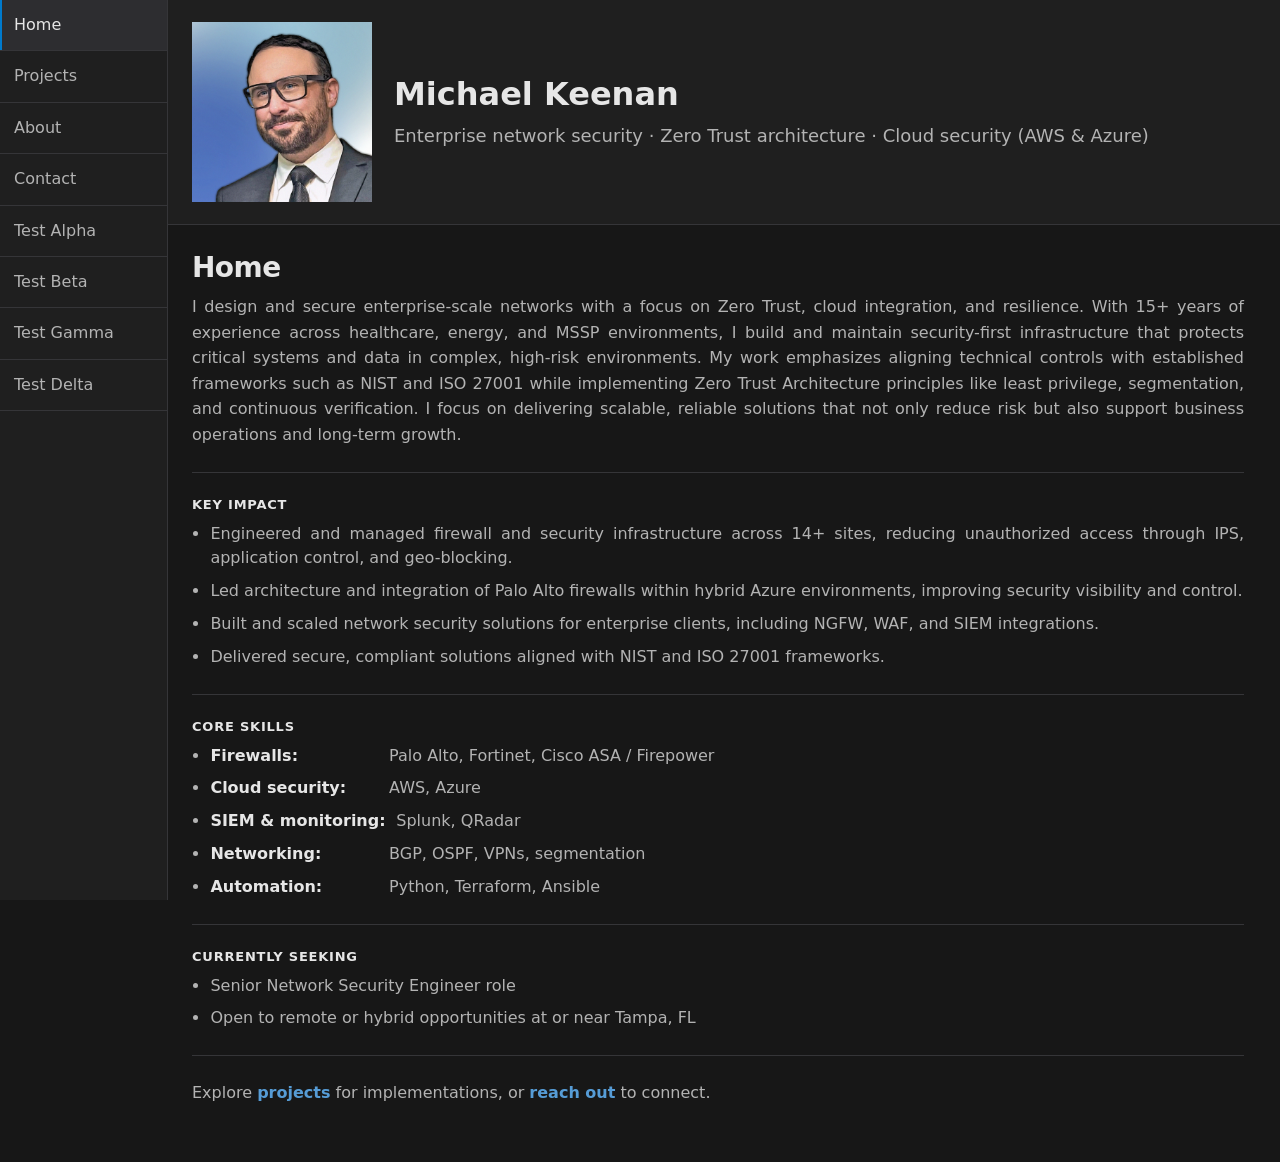
==== index.html @ 4c07b7a3 "Initial website commit" ====
<!doctype html>
<html lang="en">
  <head>
    <meta charset="UTF-8" />
    <meta name="viewport" content="width=device-width, initial-scale=1.0" />
    <title>Michael Keenan</title>
    <link rel="stylesheet" href="./styles.css" />
  </head>
  <body>
    <div class="app">
      <aside class="sidebar" aria-label="Primary navigation">
        <div class="sidebar__nav-wrap">
          <button
            type="button"
            class="sidebar-nav__pager sidebar-nav__pager--prev"
            data-nav-prev
            aria-label="Previous menu items"
            hidden>
            &lt;
          </button>
          <nav class="sidebar__nav" id="site-nav">
            <a class="sidebar__link sidebar__link--active" href="./index.html">Home</a>
            <a class="sidebar__link" href="./projects.html">Projects</a>
            <a class="sidebar__link" href="./about.html">About</a>
            <a class="sidebar__link" href="./contact.html">Contact</a>
            <a class="sidebar__link" href="./test-alpha.html">Test Alpha</a>
            <a class="sidebar__link" href="./test-beta.html">Test Beta</a>
            <a class="sidebar__link" href="./test-gamma.html">Test Gamma</a>
            <a class="sidebar__link" href="./test-delta.html">Test Delta</a>
          </nav>
          <button
            type="button"
            class="sidebar-nav__pager sidebar-nav__pager--next"
            data-nav-next
            aria-label="Next menu items"
            hidden>
            &gt;
          </button>
        </div>
      </aside>

      <div class="main">
        <header class="banner" role="banner">
          <div class="banner__inner banner__inner--with-photo">
            <div class="banner__media">
              <img
                class="banner__photo"
                src="./media/profile_picture.png"
                alt="Michael Keenan"
              />
            </div>
            <div class="banner__text">
              <div class="banner__title">Michael Keenan</div>
              <p class="banner__subtitle">
                Enterprise network security · Zero Trust architecture · Cloud security (AWS &amp; Azure)
              </p>
            </div>
          </div>
        </header>

        <main class="content" id="main">
          <section class="section" aria-labelledby="home-heading">
            <h1 id="home-heading">Home</h1>
            <p class="content__intro">
              I design and secure enterprise-scale networks with a focus on Zero Trust, cloud integration,
              and resilience. With 15+&nbsp;years of experience across healthcare, energy, and MSSP
              environments, I build and maintain security-first infrastructure that protects critical
              systems and data in complex, high-risk environments. My work emphasizes aligning technical
              controls with established frameworks such as NIST and ISO 27001 while implementing Zero
              Trust Architecture principles like least privilege, segmentation, and continuous verification.
              I focus on delivering scalable, reliable solutions that not only reduce risk but also support
              business operations and long-term growth.
            </p>
          </section>

          <section class="section" aria-labelledby="impact-heading">
            <h2 id="impact-heading">Key impact</h2>
            <ul class="content-list">
              <li>
                Engineered and managed firewall and security infrastructure across 14+ sites, reducing
                unauthorized access through IPS, application control, and geo-blocking.
              </li>
              <li>
                Led architecture and integration of Palo Alto firewalls within hybrid Azure environments,
                improving security visibility and control.
              </li>
              <li>
                Built and scaled network security solutions for enterprise clients, including NGFW, WAF,
                and SIEM integrations.
              </li>
              <li>
                Delivered secure, compliant solutions aligned with NIST and ISO 27001 frameworks.
              </li>
            </ul>
          </section>

          <section class="section" aria-labelledby="skills-heading">
            <h2 id="skills-heading">Core skills</h2>
            <ul class="content-list content-list--skills">
              <li><span class="content-list__label">Firewalls</span> Palo Alto, Fortinet, Cisco ASA / Firepower</li>
              <li><span class="content-list__label">Cloud security</span> AWS, Azure</li>
              <li><span class="content-list__label">SIEM &amp; monitoring</span> Splunk, QRadar</li>
              <li><span class="content-list__label">Networking</span> BGP, OSPF, VPNs, segmentation</li>
              <li><span class="content-list__label">Automation</span> Python, Terraform, Ansible</li>
            </ul>
          </section>

          <section class="section" aria-labelledby="seeking-heading">
            <h2 id="seeking-heading">Currently seeking</h2>
            <ul class="content-list">
              <li>Senior Network Security Engineer role</li>
              <li>Open to remote or hybrid opportunities at or near Tampa, FL</li>
            </ul>
          </section>

          <section class="section section--footer">
            <p class="content__cta">
              Explore <a href="./projects.html">projects</a> for implementations, or
              <a href="./contact.html">reach out</a> to connect.
            </p>
          </section>
        </main>
      </div>
    </div>
    <script src="./nav-mobile.js" defer></script>
  </body>
</html>
---- styles.css ----
/* --------------------------------------------------------------------------
   Design tokens
   -------------------------------------------------------------------------- */
:root {
  color-scheme: dark;

  /* Visual Studio–style dark (step darker than default VS chrome) */
  --bg: #171717;
  --sidebar-bg: #1f1f1f;
  --banner-bg: #1f1f1f;
  --text: #e6e6e6;
  --muted: #b3b3b3;
  --border: #353538;
  --link: #569cd6;
  --link-hover: #79cdfe;
  --focus: #007acc;
  --list-hover: #252526;
  --list-active: #2d2d30;

  --sidebar-w: 168px;
  --sidebar-link-font-size: 16px;
  --sidebar-link-pad-y: 14px;
  --sidebar-link-pad-x: 14px;
  --radius: 12px;

  /* Vertical rhythm: space above each stacked main section (matches ~24px content gutter) */
  --section-stack-gap: 24px;

  /* Space between section body and the horizontal rule below it */
  --section-divider-pad: 24px;

  /* Prose alignment (headings reset to start below) */
  --prose-text-align: justify;
}

/* --------------------------------------------------------------------------
   Base
   -------------------------------------------------------------------------- */
* {
  box-sizing: border-box;
}

html,
body {
  height: 100%;
}

body {
  margin: 0;
  font-family: "Segoe UI", ui-sans-serif, system-ui, -apple-system, Roboto, Ubuntu, Cantarell,
    Noto Sans, Arial, "Apple Color Emoji", "Segoe UI Emoji";
  background-color: var(--bg);
  color: var(--text);
}

a {
  color: var(--link);
  text-decoration: none;
}

a:hover {
  color: var(--link-hover);
}

a:focus-visible,
button:focus-visible {
  outline: 2px solid var(--focus);
  outline-offset: 2px;
  border-radius: 8px;
}

code {
  font-family: Consolas, "Courier New", ui-monospace, monospace;
  font-size: 0.95em;
  padding: 0.15em 0.35em;
  border-radius: 3px;
  background-color: #323232;
  border: 1px solid #3d3d3d;
  color: #ce9178;
}

/* --------------------------------------------------------------------------
   App shell
   -------------------------------------------------------------------------- */
.app {
  min-height: 100%;
  display: flex;
  flex-direction: column;
}

.main {
  flex: 1;
  min-width: 0;
  display: flex;
  flex-direction: column;
}

/* --------------------------------------------------------------------------
   Sidebar & mobile pager
   -------------------------------------------------------------------------- */
.sidebar {
  width: auto;
  background-color: var(--sidebar-bg);
  border-right: 0;
  border-bottom: 0;
  padding: 0;
  position: relative;
  top: 0;
  height: auto;
}

.sidebar__nav-wrap {
  border-bottom: 1px solid var(--border);
}

.sidebar__nav {
  display: grid;
  gap: 0;
  border-bottom: 0;
  background-color: var(--sidebar-bg);
  grid-auto-flow: column;
  grid-auto-columns: 1fr;
  overflow-x: auto;
  scrollbar-width: none;
  flex: 1;
  min-width: 0;
  overflow-anchor: none;
}

.sidebar__nav::-webkit-scrollbar {
  display: none;
}

.sidebar-nav__pager {
  display: none;
  flex: 0 0 auto;
  align-items: center;
  justify-content: center;
  min-width: 2.75rem;
  padding: 0 0.35rem;
  margin: 0;
  border: 0;
  border-radius: 0;
  font-size: 1.35rem;
  font-weight: 600;
  line-height: 1;
  font-family: inherit;
  color: var(--text);
  background-color: var(--sidebar-bg);
  cursor: pointer;
}

.sidebar-nav__pager:hover {
  background-color: var(--list-hover);
  color: var(--text);
}

.sidebar-nav__pager:focus-visible {
  outline: 2px solid var(--focus);
  outline-offset: -2px;
}

.sidebar-nav__pager[hidden] {
  display: none !important;
}

.sidebar-nav__pager:disabled {
  opacity: 0.35;
  cursor: not-allowed;
  pointer-events: none;
}

.sidebar-nav__pager--prev {
  border-right: 1px solid var(--border);
}

.sidebar-nav__pager--next {
  border-left: 1px solid var(--border);
}

/* Every link keeps a bottom border, including the last (Contact), so separators match. */
.sidebar__link {
  display: block;
  width: 100%;
  padding: var(--sidebar-link-pad-y) var(--sidebar-link-pad-x);
  border-radius: 0;
  color: var(--muted);
  font-size: var(--sidebar-link-font-size);
  line-height: 1.4;
  border-bottom: 1px solid var(--border);
}

.sidebar__link:hover {
  background-color: var(--list-hover);
  color: var(--text);
}

.sidebar__link--active {
  background-color: var(--list-active);
  color: var(--text);
  box-shadow: inset 2px 0 0 var(--focus);
}

/* --------------------------------------------------------------------------
   Banner
   -------------------------------------------------------------------------- */
.banner {
  border-bottom: 1px solid var(--border);
  background-color: var(--banner-bg);
}

.banner__inner {
  padding: 22px 24px;
  max-width: 1100px;
}

.banner__inner--with-photo {
  display: grid;
  grid-template-columns: auto minmax(0, 1fr);
  align-items: center;
  column-gap: clamp(14px, 2.5vw, 22px);
  --banner-photo-max: clamp(7rem, min(26vw, 11.25rem), 13rem);
}

.banner__media {
  display: flex;
  align-items: center;
  justify-content: flex-start;
  min-width: 0;
}

.banner__photo {
  display: block;
  width: auto;
  height: auto;
  max-width: var(--banner-photo-max);
  max-height: var(--banner-photo-max);
  object-fit: contain;
}

.banner__text {
  min-width: 0;
}

.banner__title {
  font-size: 32px;
  font-weight: 650;
}

.banner__subtitle {
  margin: 10px 0 0;
  color: var(--muted);
  font-size: 18px;
  line-height: 1.45;
  max-width: 52rem;
  text-align: var(--prose-text-align);
}

/* --------------------------------------------------------------------------
   Main content & typography
   -------------------------------------------------------------------------- */
.content {
  padding: 26px 24px 56px;
  max-width: 1100px;
  text-align: var(--prose-text-align);
}

.section {
  scroll-margin-top: 84px;
  padding: 0;
  border-bottom: 1px solid var(--border);
}

.section:not(:last-child) {
  padding-bottom: var(--section-divider-pad);
}

.content > .section + .section {
  padding-top: var(--section-stack-gap);
}

.section:last-child {
  border-bottom: 0;
}

.content h1 {
  margin: 0 0 10px;
  font-size: 28px;
  letter-spacing: -0.02em;
  text-align: start;
}

.content h2 {
  margin: 0 0 10px;
  font-size: 13px;
  font-weight: 600;
  letter-spacing: 0.06em;
  text-transform: uppercase;
  color: var(--text);
  text-align: start;
}

.content p {
  margin: 0;
  color: var(--muted);
  line-height: 1.6;
}

.content__intro {
  margin-top: 4px;
  color: var(--text);
}

.content-list {
  margin: 0;
  padding-left: 1.15rem;
  color: var(--muted);
  line-height: 1.55;
}

.content-list li + li {
  margin-top: 8px;
}

.content-list--skills {
  list-style: disc;
  padding-left: 1.15rem;
}

.content-list__label {
  display: inline-block;
  min-width: 10.5rem;
  margin-right: 0.35rem;
  color: var(--text);
  font-weight: 600;
}

.content-list--skills .content-list__label::after {
  content: ":";
}

.section--footer {
  border-bottom: 0;
}

.section--footer .content__cta {
  margin: 0;
  color: var(--muted);
}

.content__cta a {
  font-weight: 600;
}

/* --------------------------------------------------------------------------
   Responsive
   -------------------------------------------------------------------------- */
@media (max-width: 560px) {
  .banner__inner--with-photo {
    grid-template-columns: 1fr;
    justify-items: center;
    row-gap: 14px;
  }

  .banner__media {
    justify-self: center;
    height: auto;
    max-height: none;
    justify-content: center;
  }

  .banner__photo {
    max-width: min(11rem, 72vw);
    max-height: min(11rem, 72vw);
    width: auto;
    height: auto;
    object-fit: contain;
  }

  .banner__text {
    justify-self: stretch;
    width: 100%;
  }

  .content-list__label {
    display: block;
    min-width: 0;
    margin: 0 0 2px;
  }
}

@media (max-width: 860px) {
  .sidebar__nav-wrap {
    display: flex;
    flex-direction: row;
    align-items: stretch;
  }

  .sidebar-nav__pager {
    display: flex;
  }

  .sidebar__nav {
    grid-auto-columns: max-content;
    overflow-x: hidden;
  }

  .sidebar .sidebar__link {
    width: auto;
    min-width: 7.5rem;
    border-bottom: 0;
    border-right: 1px solid var(--border);
  }

  .sidebar .sidebar__link:last-child {
    border-right: 0;
  }
}

@media (min-width: 861px) {
  .app {
    flex-direction: row;
  }

  .sidebar {
    width: var(--sidebar-w);
    height: 100vh;
    position: sticky;
    border-right: 1px solid var(--border);
    border-bottom: 0;
  }

  /* Unwrap so the nav stacks like before (no flex stretch to full sidebar height). */
  .sidebar__nav-wrap {
    display: contents;
    border-bottom: 0;
    height: auto;
  }

  .sidebar-nav__pager {
    display: none !important;
  }

  .sidebar .sidebar__nav {
    grid-auto-flow: row;
    grid-auto-columns: initial;
    overflow-x: visible;
    flex: none;
    min-height: 0;
    min-width: auto;
  }
}
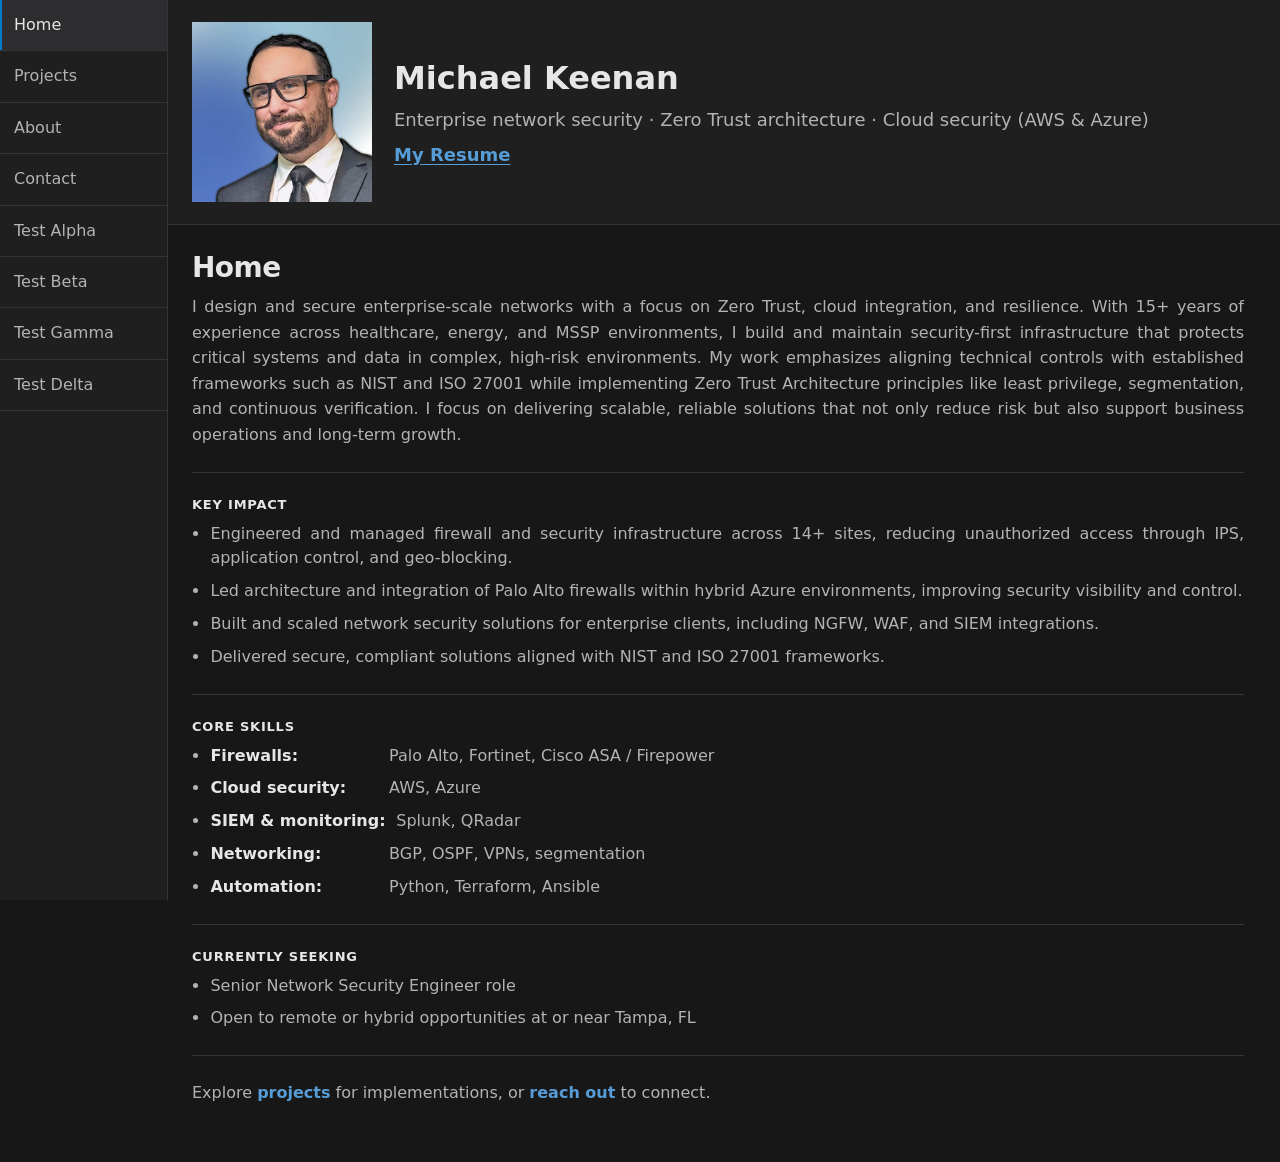
==== commit 2614f596: "update site pages and styles" ====
--- a/index.html
+++ b/index.html
@@ -53,6 +53,13 @@
               <div class="banner__title">Michael Keenan</div>
               <p class="banner__subtitle">
                 Enterprise network security · Zero Trust architecture · Cloud security (AWS &amp; Azure)
+              </p>
+              <p class="banner__resume">
+                <a
+                  class="banner__resume-link"
+                  href="./media/resume.pdf"
+                  download="Michael-Keenan-Resume.pdf"
+                  >My Resume</a>
               </p>
             </div>
           </div>
--- a/styles.css
+++ b/styles.css
@@ -256,6 +256,21 @@
   text-align: var(--prose-text-align);
 }
 
+.banner__resume {
+  margin: 10px 0 0;
+}
+
+.banner__resume-link {
+  font-size: 18px;
+  font-weight: 600;
+  text-decoration: underline;
+  text-underline-offset: 3px;
+}
+
+.banner__resume-link:hover {
+  text-decoration-thickness: 2px;
+}
+
 /* --------------------------------------------------------------------------
    Main content & typography
    -------------------------------------------------------------------------- */
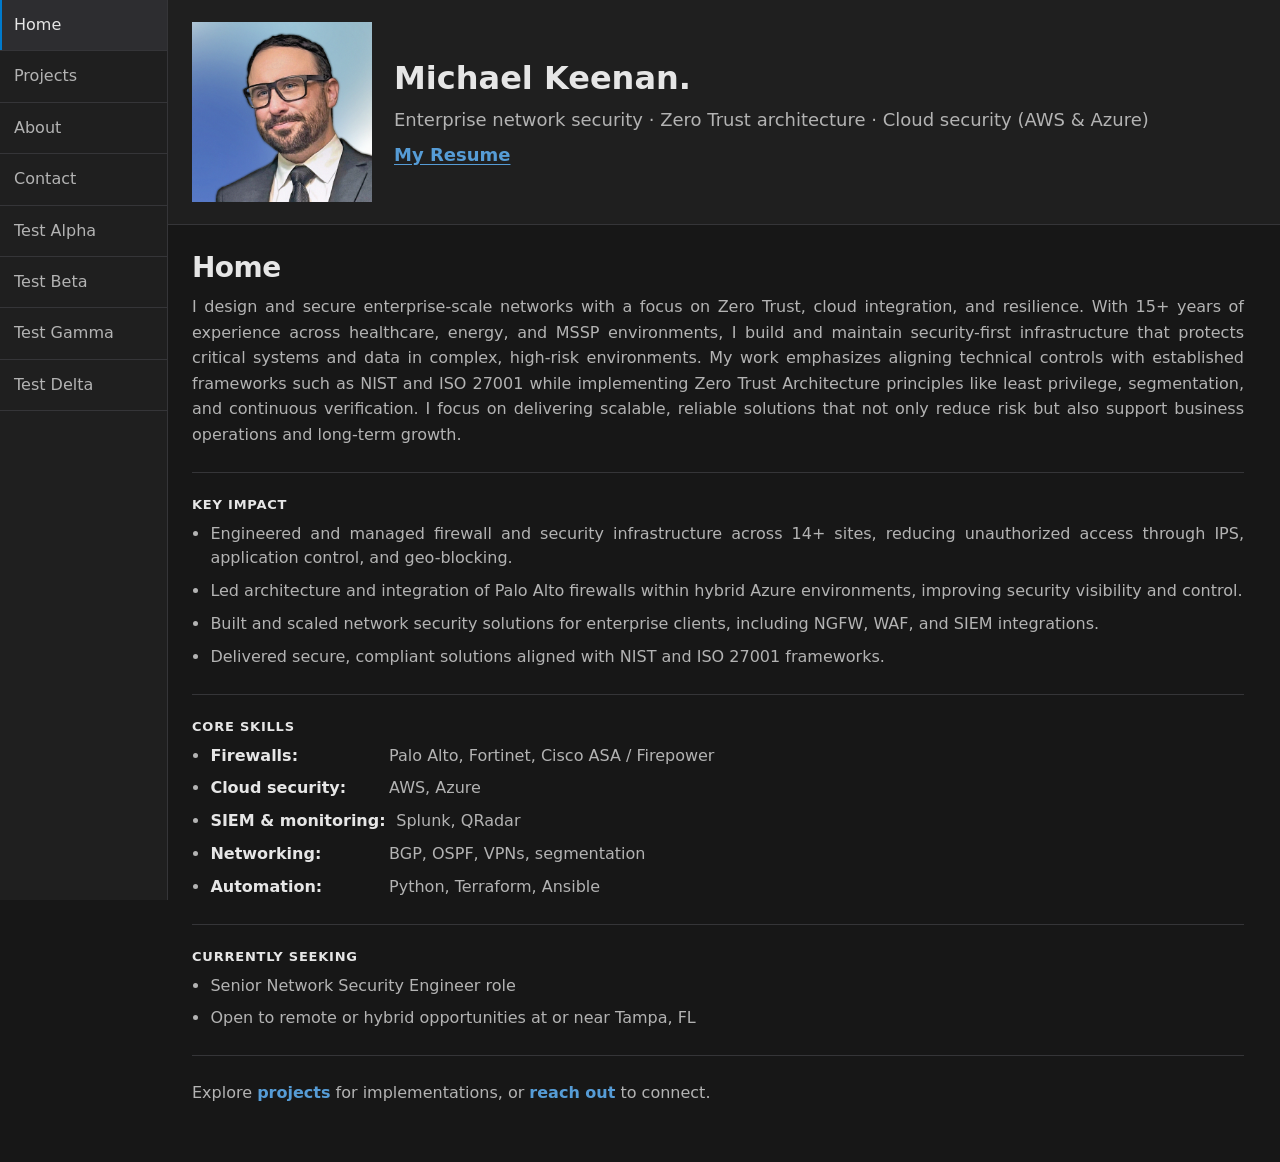
==== commit 5da34ffc: "test commit" ====
--- a/index.html
+++ b/index.html
@@ -50,14 +50,14 @@
               />
             </div>
             <div class="banner__text">
-              <div class="banner__title">Michael Keenan</div>
+              <div class="banner__title">Michael Keenan.</div>
               <p class="banner__subtitle">
                 Enterprise network security · Zero Trust architecture · Cloud security (AWS &amp; Azure)
               </p>
               <p class="banner__resume">
                 <a
                   class="banner__resume-link"
-                  href="./media/resume.pdf"
+                  href="./media/Michael-Keenan-Resume.pdf"
                   download="Michael-Keenan-Resume.pdf"
                   >My Resume</a>
               </p>
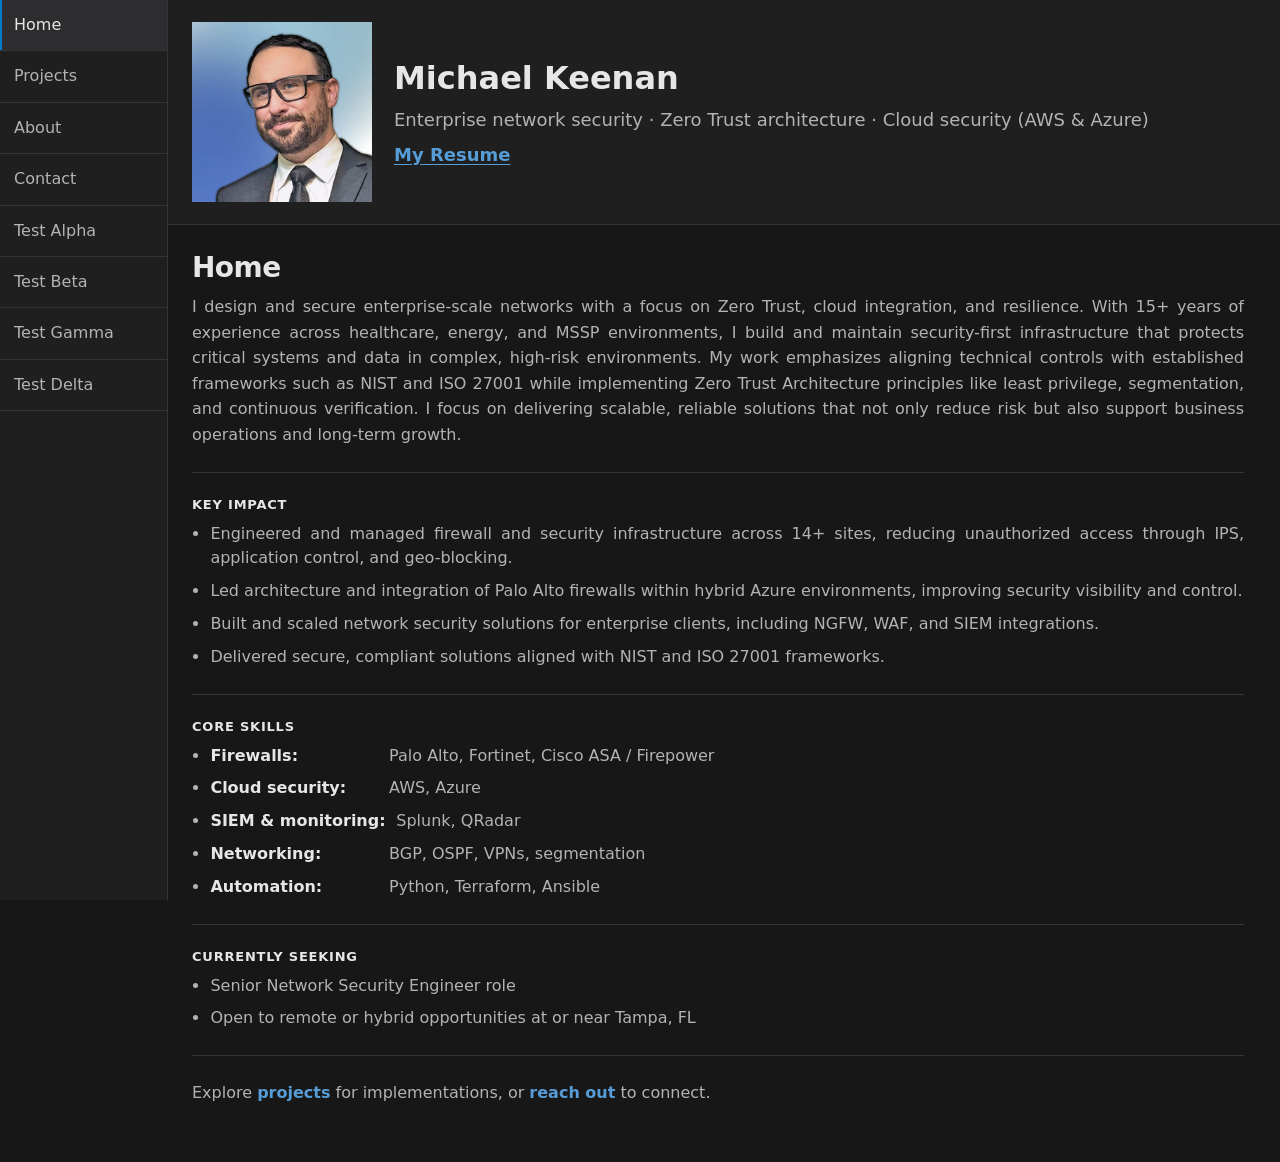
==== commit 6eaddd33: "Another test change" ====
--- a/index.html
+++ b/index.html
@@ -50,7 +50,7 @@
               />
             </div>
             <div class="banner__text">
-              <div class="banner__title">Michael Keenan.</div>
+              <div class="banner__title">Michael Keenan</div>
               <p class="banner__subtitle">
                 Enterprise network security · Zero Trust architecture · Cloud security (AWS &amp; Azure)
               </p>
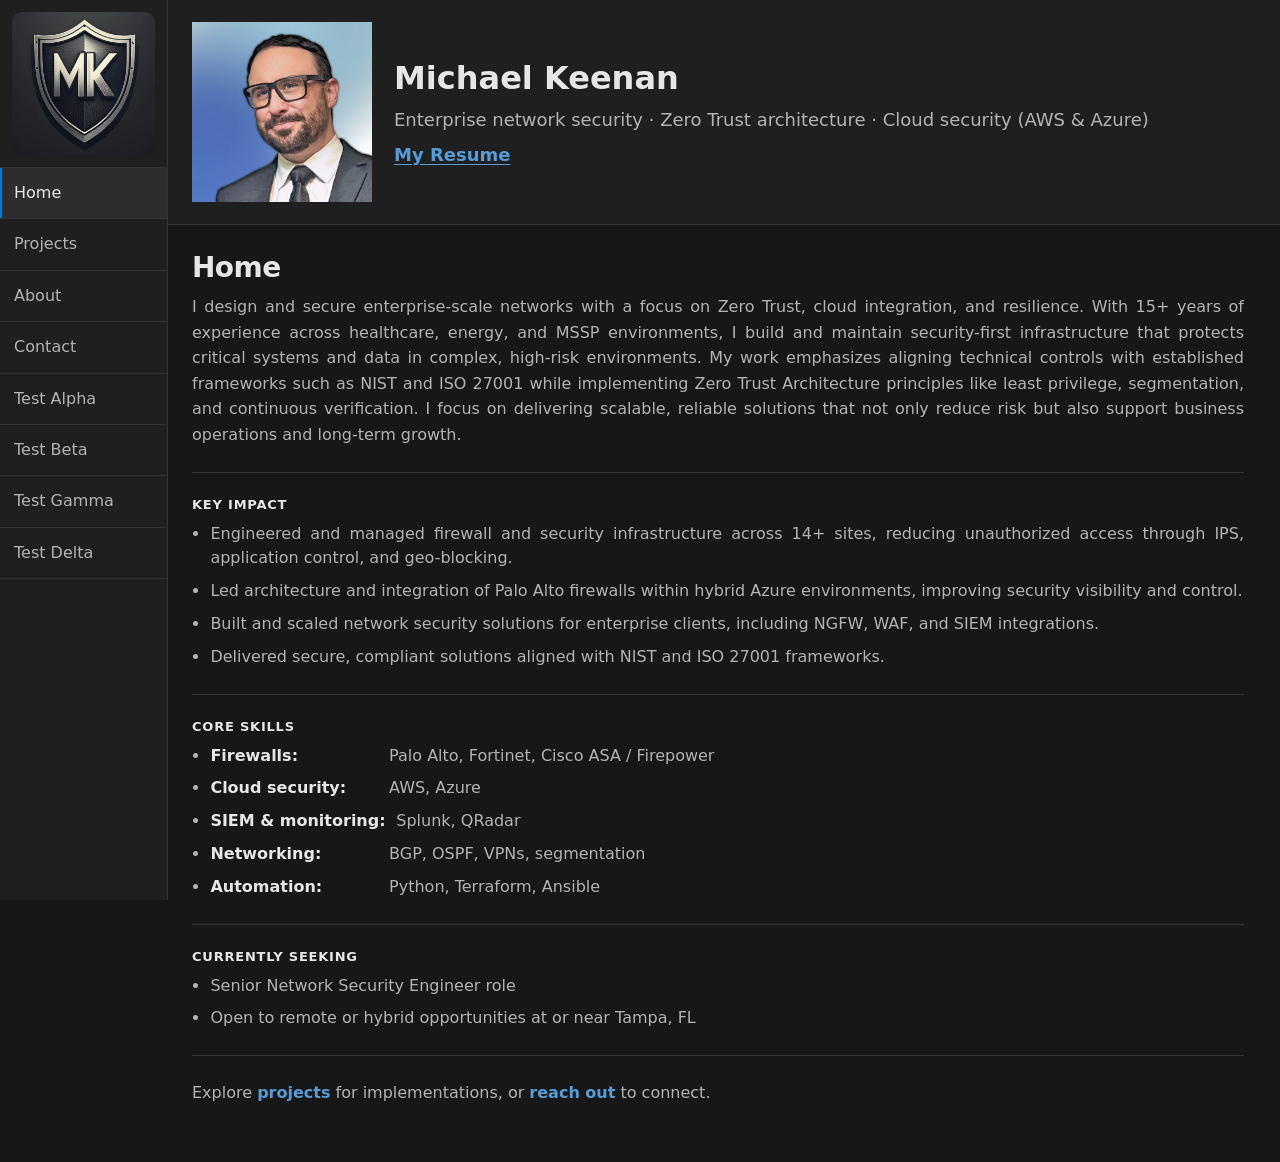
==== commit dc9917b7: "navigation pane image added" ====
--- a/index.html
+++ b/index.html
@@ -9,6 +9,18 @@
   <body>
     <div class="app">
       <aside class="sidebar" aria-label="Primary navigation">
+        <div class="sidebar__mark-wrap">
+          <a class="sidebar__mark" href="./index.html" aria-label="Home">
+            <img
+              class="sidebar__mark-img"
+              src="./media/mk-logo-minimal-basic-shield-00-1080x1080.png"
+              alt=""
+              width="168"
+              height="168"
+              decoding="async"
+            />
+          </a>
+        </div>
         <div class="sidebar__nav-wrap">
           <button
             type="button"
--- a/styles.css
+++ b/styles.css
@@ -18,6 +18,7 @@
   --list-active: #2d2d30;
 
   --sidebar-w: 168px;
+  --sidebar-mark-size-mobile: 48px;
   --sidebar-link-font-size: 16px;
   --sidebar-link-pad-y: 14px;
   --sidebar-link-pad-x: 14px;
@@ -107,6 +108,36 @@
   position: relative;
   top: 0;
   height: auto;
+}
+
+.sidebar__mark-wrap {
+  display: flex;
+  align-items: center;
+  justify-content: center;
+  padding: 12px;
+  border-bottom: 1px solid var(--border);
+  background-color: var(--sidebar-bg);
+}
+
+.sidebar__mark {
+  display: block;
+  width: 100%;
+  max-width: var(--sidebar-w);
+  aspect-ratio: 1;
+  overflow: hidden;
+  border-radius: 10px;
+  flex-shrink: 0;
+}
+
+.sidebar__mark:hover .sidebar__mark-img {
+  opacity: 0.92;
+}
+
+.sidebar__mark-img {
+  display: block;
+  width: 100%;
+  height: 100%;
+  object-fit: cover;
 }
 
 .sidebar__nav-wrap {
@@ -405,6 +436,17 @@
 }
 
 @media (max-width: 860px) {
+  .sidebar__mark-wrap {
+    padding: 10px 12px;
+  }
+
+  .sidebar__mark {
+    width: var(--sidebar-mark-size-mobile);
+    height: var(--sidebar-mark-size-mobile);
+    max-width: none;
+    aspect-ratio: auto;
+  }
+
   .sidebar__nav-wrap {
     display: flex;
     flex-direction: row;
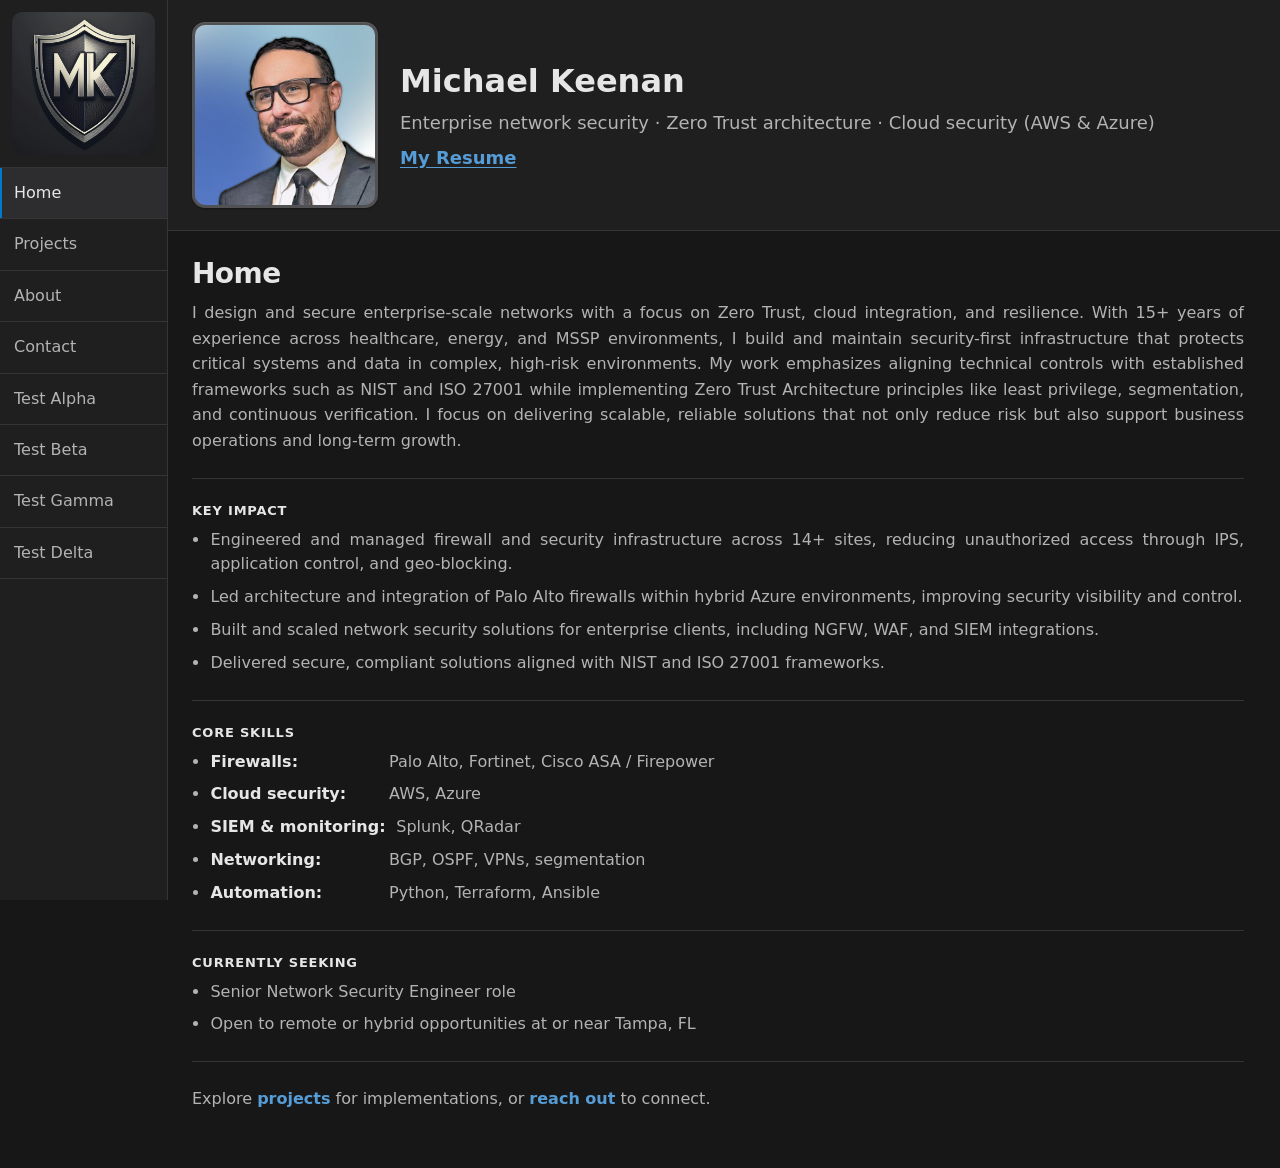
==== commit 26e360a3: "added a border around my profile picture" ====
--- a/index.html
+++ b/index.html
@@ -31,7 +31,17 @@
             &lt;
           </button>
           <nav class="sidebar__nav" id="site-nav">
-            <a class="sidebar__link sidebar__link--active" href="./index.html">Home</a>
+            <a class="sidebar__link sidebar__link--home sidebar__link--active" href="./index.html" aria-label="Home">
+              <span class="sidebar__link-home-label">Home</span>
+              <img
+                class="sidebar__link-home-img"
+                src="./media/mk-logo-minimal-basic-shield-00-1080x1080.png"
+                alt=""
+                width="168"
+                height="168"
+                decoding="async"
+              />
+            </a>
             <a class="sidebar__link" href="./projects.html">Projects</a>
             <a class="sidebar__link" href="./about.html">About</a>
             <a class="sidebar__link" href="./contact.html">Contact</a>
--- a/styles.css
+++ b/styles.css
@@ -232,6 +232,10 @@
   box-shadow: inset 2px 0 0 var(--focus);
 }
 
+.sidebar__link-home-img {
+  display: none;
+}
+
 /* --------------------------------------------------------------------------
    Banner
    -------------------------------------------------------------------------- */
@@ -258,6 +262,16 @@
   align-items: center;
   justify-content: flex-start;
   min-width: 0;
+}
+
+/* Frame around profile photo: flat 1px border on #1f1f1f was too low-contrast to read. */
+.banner__inner--with-photo .banner__media {
+  padding: 3px;
+  background-color: color-mix(in srgb, var(--border) 86%, white 14%);
+  border-radius: 13px;
+  box-shadow:
+    inset 0 1px 0 rgba(255, 255, 255, 0.065),
+    0 1px 2px rgba(0, 0, 0, 0.32);
 }
 
 .banner__photo {
@@ -267,6 +281,8 @@
   max-width: var(--banner-photo-max);
   max-height: var(--banner-photo-max);
   object-fit: contain;
+  border-radius: 10px;
+  box-shadow: inset 0 0 0 1px rgba(255, 255, 255, 0.075);
 }
 
 .banner__text {
@@ -436,15 +452,9 @@
 }
 
 @media (max-width: 860px) {
+  /* Logo lives in the first nav slot (Home); hide duplicate mark above the strip. */
   .sidebar__mark-wrap {
-    padding: 10px 12px;
-  }
-
-  .sidebar__mark {
-    width: var(--sidebar-mark-size-mobile);
-    height: var(--sidebar-mark-size-mobile);
-    max-width: none;
-    aspect-ratio: auto;
+    display: none;
   }
 
   .sidebar__nav-wrap {
@@ -469,8 +479,51 @@
     border-right: 1px solid var(--border);
   }
 
+  .sidebar .sidebar__link:not(.sidebar__link--home) {
+    display: flex;
+    align-items: center;
+    justify-content: center;
+  }
+
+  .sidebar .sidebar__link--home {
+    position: relative;
+    display: flex;
+    align-items: center;
+    justify-content: center;
+    min-width: 3.25rem;
+    padding: var(--sidebar-link-pad-y) 12px;
+  }
+
+  .sidebar__link-home-label {
+    position: absolute;
+    width: 1px;
+    height: 1px;
+    padding: 0;
+    margin: -1px;
+    overflow: hidden;
+    clip: rect(0, 0, 0, 0);
+    white-space: nowrap;
+    border: 0;
+  }
+
+  .sidebar__link-home-img {
+    display: block;
+    width: var(--sidebar-mark-size-mobile);
+    height: var(--sidebar-mark-size-mobile);
+    object-fit: cover;
+    border-radius: 0;
+  }
+
   .sidebar .sidebar__link:last-child {
     border-right: 0;
+  }
+
+  .banner__inner--with-photo {
+    grid-template-columns: 1fr;
+  }
+
+  .banner__inner--with-photo .banner__media {
+    display: none;
   }
 }
 
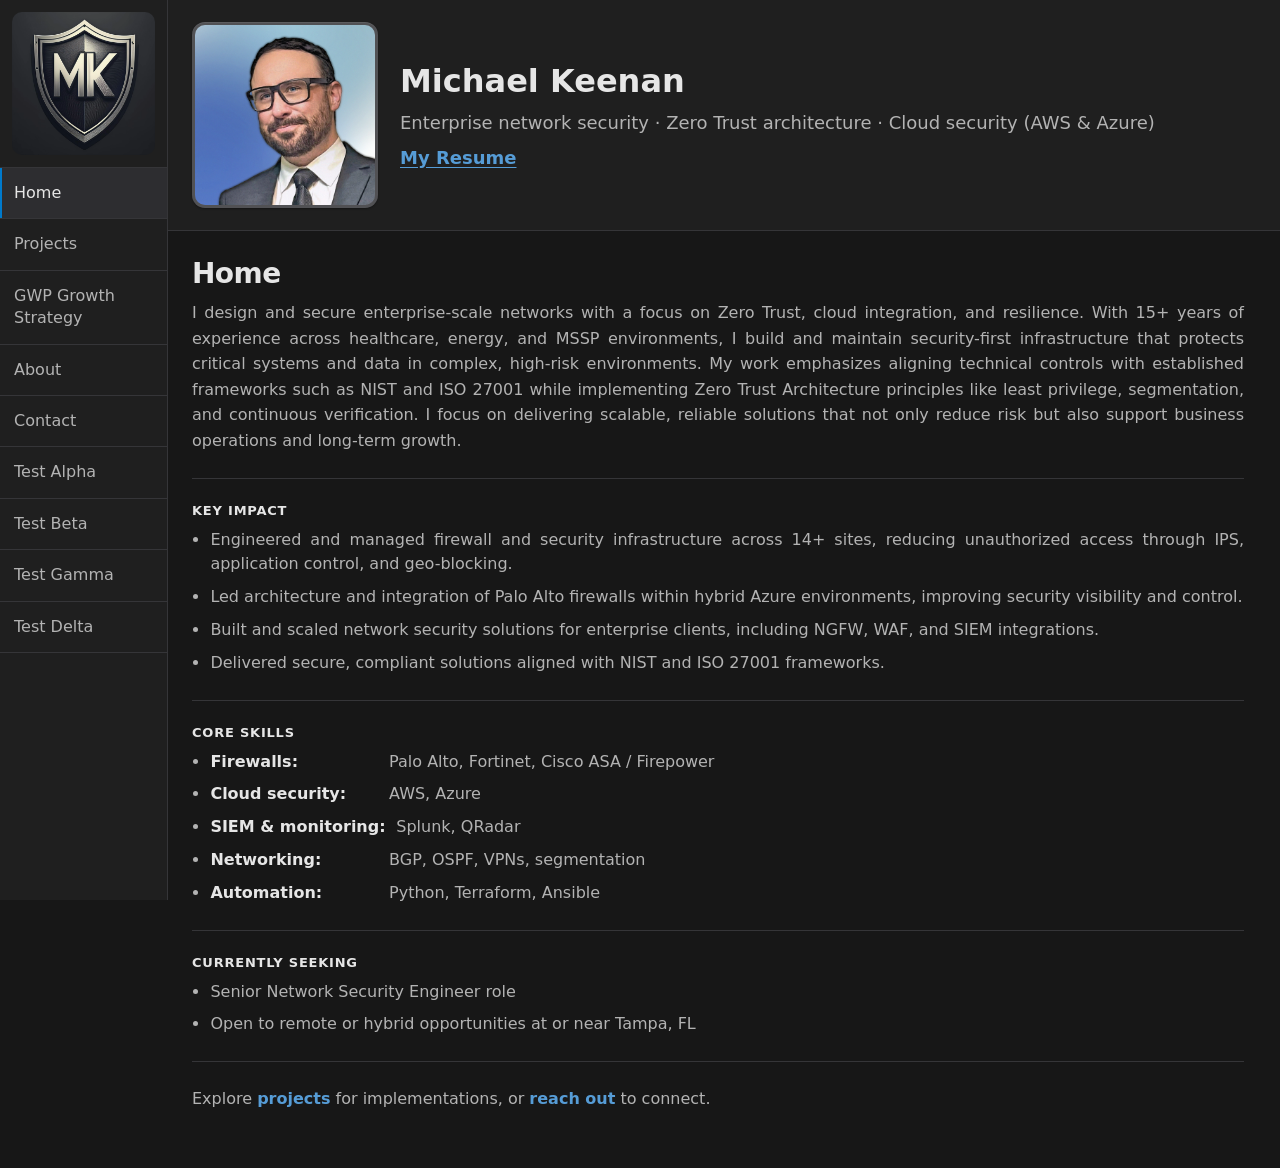
==== commit 608e1a53: "Great White Pools page added" ====
--- a/index.html
+++ b/index.html
@@ -43,6 +43,7 @@
               />
             </a>
             <a class="sidebar__link" href="./projects.html">Projects</a>
+            <a class="sidebar__link" href="./great-white-pools-growth-strategy.html">GWP Growth Strategy</a>
             <a class="sidebar__link" href="./about.html">About</a>
             <a class="sidebar__link" href="./contact.html">Contact</a>
             <a class="sidebar__link" href="./test-alpha.html">Test Alpha</a>
